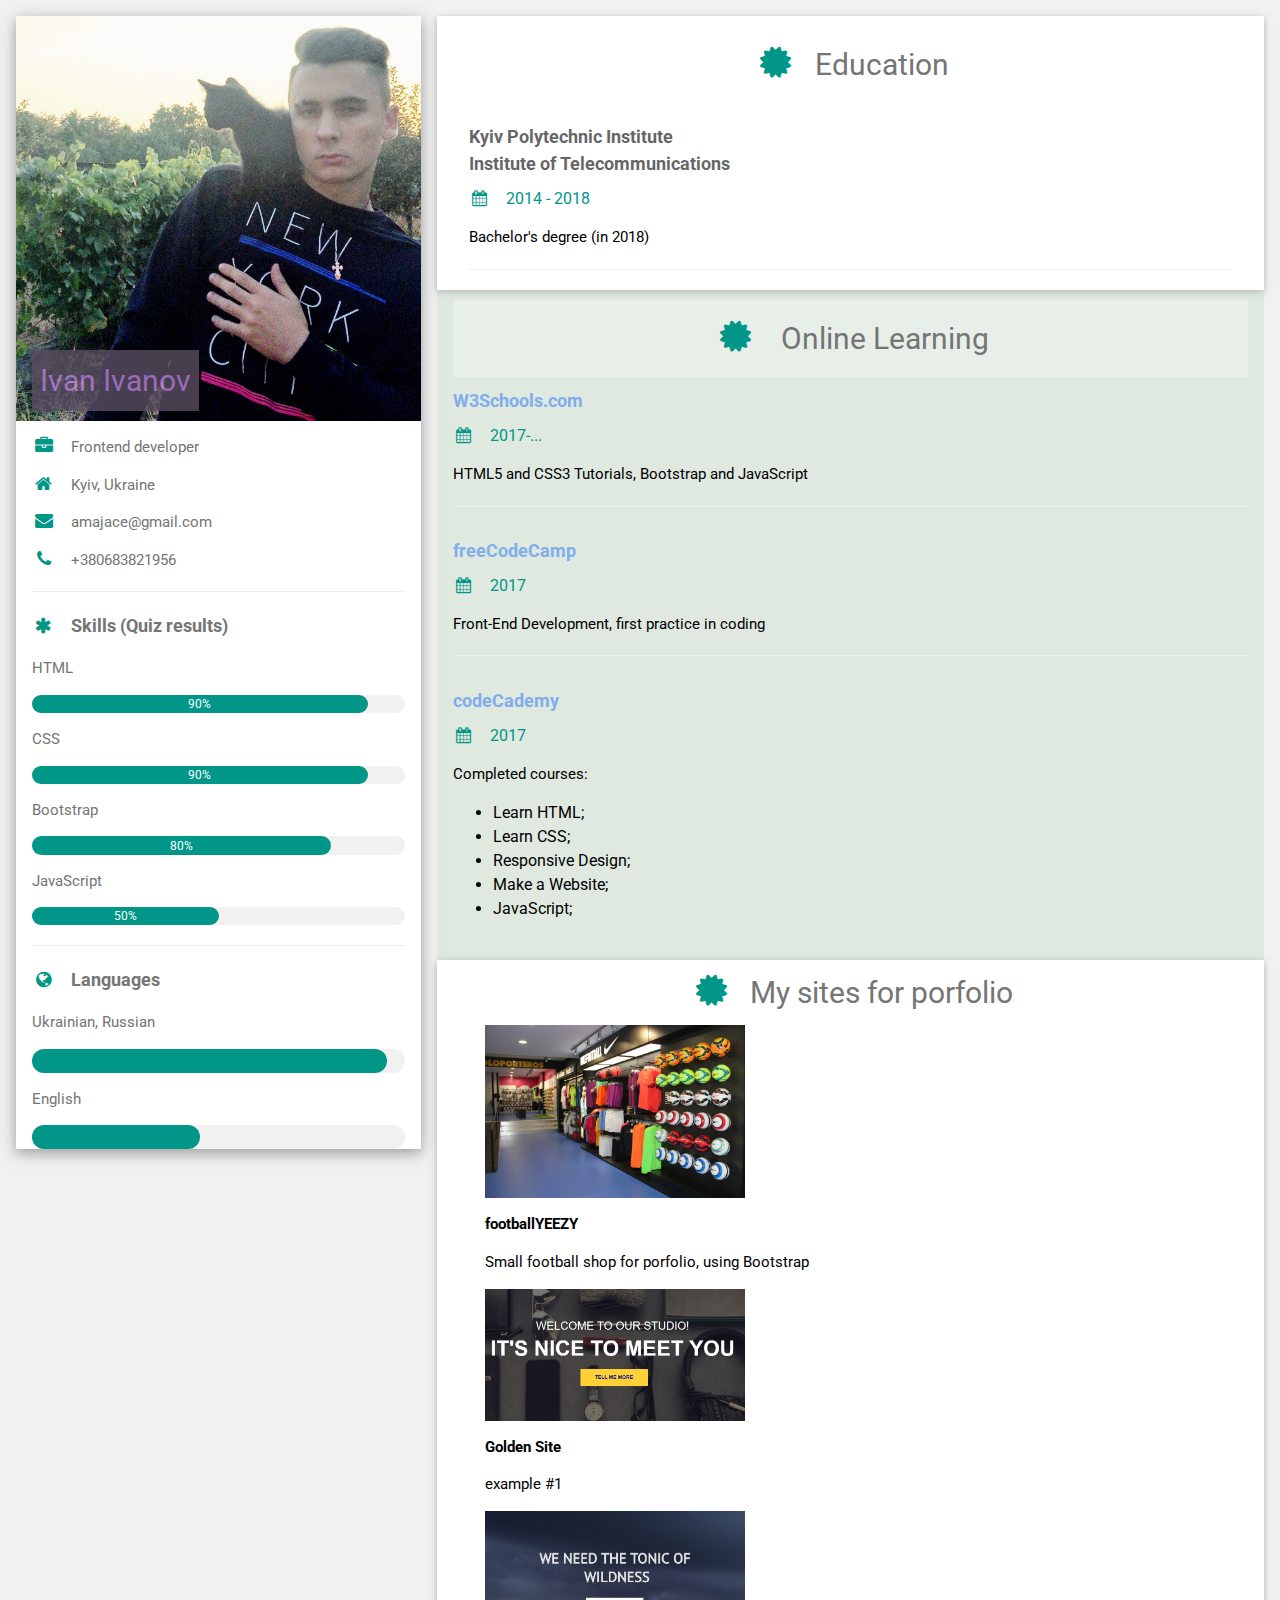
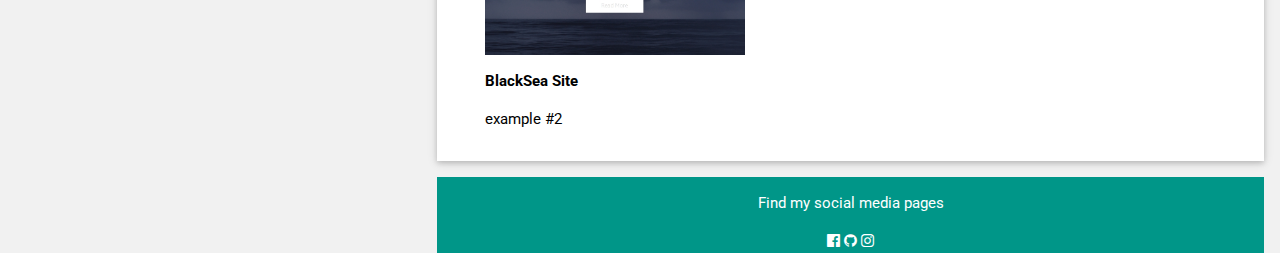
==== index.html @ 0de0e24a "init commit" ====
<!DOCTYPE html>
<html>
<title>Ivan Ivanov portfolio</title>
<meta charset="UTF-8">
<meta name="viewport" content="width=device-width, initial-scale=1">
<link rel="stylesheet" href="https://www.w3schools.com/w3css/4/w3.css">
<link rel='stylesheet' href='https://fonts.googleapis.com/css?family=Roboto'>
<link rel="stylesheet" href="https://cdnjs.cloudflare.com/ajax/libs/font-awesome/4.7.0/css/font-awesome.min.css">
<link rel="stylesheet" href="style.css" type="text/css">

<body class="w3-light-grey">
	<div class="w3-content w3-margin-top" style="max-width:1400px;">
		<div class="w3-row-padding">
			<div class="w3-third">

				<div class="w3-white w3-text-grey w3-card-4">
					<div class="w3-display-container">
						<img src="img/iii.png" alt="Avatar">
						<div class="w3-display-bottomleft w3-container w3-text-black">
							<h2 class="graf">Ivan Ivanov</h2>
						</div>
					</div>
					<div class="w3-container">
						<p><i class="fa fa-briefcase fa-fw w3-margin-right w3-large w3-text-teal"></i>Frontend developer</p>
						<p><i class="fa fa-home fa-fw w3-margin-right w3-large w3-text-teal"></i>Kyiv, Ukraine</p>
						<p><i class="fa fa-envelope fa-fw w3-margin-right w3-large w3-text-teal"></i>amajace@gmail.com</p>
						<p><i class="fa fa-phone fa-fw w3-margin-right w3-large w3-text-teal"></i>+380683821956</p>
						<hr>

						<p class="w3-large"><b><i class="fa fa-asterisk fa-fw w3-margin-right w3-text-teal"></i>Skills (Quiz results)</b></p>
						<p>HTML</p>
						<div class="w3-light-grey w3-round-xlarge w3-small">
							<div class="w3-container w3-center w3-round-xlarge w3-teal" style="width:90%">90%</div>
						</div>
						<p>CSS</p>
						<div class="w3-light-grey w3-round-xlarge w3-small">
							<div class="w3-container w3-center w3-round-xlarge w3-teal" style="width:90%">
								<div class="w3-center w3-text-white">90%</div>
							</div>
						</div>
						<p>Bootstrap</p>
						<div class="w3-light-grey w3-round-xlarge w3-small">
							<div class="w3-container w3-center w3-round-xlarge w3-teal" style="width:80%">80%</div>
						</div>
						<p>JavaScript</p>
						<div class="w3-light-grey w3-round-xlarge w3-small">
							<div class="w3-container w3-center w3-round-xlarge w3-teal" style="width:50%">50%</div>
						</div>
						<hr>
						<p class="w3-large w3-text-theme"><b><i class="fa fa-globe fa-fw w3-margin-right w3-text-teal"></i>Languages</b></p>
						<p>Ukrainian, Russian</p>
						<div class="w3-light-grey w3-round-xlarge">
							<div class="w3-round-xlarge w3-teal" style="height:24px;width:95%"></div>
						</div>
						<p>English</p>
						<div class="w3-light-grey w3-round-xlarge">
							<div class="w3-round-xlarge w3-teal" style="height:24px;width:45%"></div>
						</div>
					</div>
				</div><br>
			</div>

			<div class="w3-twothird">
				<div class="edu">
					<div class="w3-container w3-card-2 w3-white ">
						<h2 class="w3-text-grey w3-padding-16"><i class="fa fa-certificate fa-fw w3-margin-right w3-xxlarge w3-text-teal"></i>Education</h2>
						<div class="w3-container">
							<h5 class="w3-opacity"><b>Kyiv Polytechnic Institute <br> Institute of Telecommunications</b></h5>
							<h6 class="w3-text-teal"><i class="fa fa-calendar fa-fw w3-margin-right"></i>2014 - 2018</h6>
							<p>Bachelor's degree (in 2018)</p>
							<hr>
						</div>
					</div>


					<div class="online">
						<div class="w3-container">
							<h2 class="w3-text-grey w3-padding-16"><i class="fa fa-certificate fa-fw w3-margin-right w3-xxlarge w3-text-teal"></i> Online Learning </h2>
							<h5 class="w3-opacity"><b>W3Schools.com</b></h5>
							<h6 class="w3-text-teal"><i class="fa fa-calendar fa-fw w3-margin-right"></i>2017-...</h6>
							<p> HTML5 and CSS3 Tutorials, Bootstrap and JavaScript</p>
							<hr>
						</div>
						<div class="w3-container">
							<h5 class="w3-opacity"><b>freeCodeCamp</b></h5>
							<h6 class="w3-text-teal"><i class="fa fa-calendar fa-fw w3-margin-right"></i>2017</h6>
							<p>Front-End Development, first practice in coding</p>
							<hr>
						</div>

						<div class="w3-container">
							<h5 class="w3-opacity"><b>codeCademy</b></h5>
							<h6 class="w3-text-teal"><i class="fa fa-calendar fa-fw w3-margin-right"></i>2017</h6>
							<p>Completed courses: </p>
							<ul>
								<li>Learn HTML;</li>
								<li>Learn CSS;</li>
								<li>Responsive Design;</li>
								<li>Make a Website;</li>
								<li>JavaScript;</li>
							</ul><br>
						</div>

					</div>
				</div>
				<div class="exams">
					<div class="w3-container w3-card-2 w3-white">
						<h2 class="w3-text-grey w3-padding-18"><i class="fa fa-certificate fa-fw w3-margin-right w3-xxlarge w3-text-teal"></i>My sites for porfolio</h2>
						<div class="w3-row-padding">
							<div class="w3-third w3-container w3-margin-bottom">
								<div class="w3-container w3-white">
									<a href="feezy_site/index.html" target="_blank"> <img src="img/feezy.jpg" class="imgportfolio" alt="feezy logo"> </a>
									<p><b>  <a href="feezy_site/index.html" target="_blank" class="hoverpf" > footballYEEZY </a></b></p>
									<p>Small football shop for porfolio, using Bootstrap </p>
								</div>
								<div class="w3-container w3-white">
									<a href="golden_site/index.html" target="_blank"><img src="img/golden.jpg" class="impgportfolio" alt="golden logo"> </a>
									<p><b>  <a href="golden_site/index.html" target="_blank" class="hoverpf"> Golden Site</a></b></p>
									<p> example #1 </p>
								</div>
								<div class="w3-container w3-white">
									<a href="blacksea_site/index.html" target="_blank"><img src="img/blacksea.jpg" class="imgportfolio" alt="blacksea logo"> </a>
									<p><b>  <a href="blacksea_site/index.html" target="_blank" class="hoverpf"> BlackSea Site</a></b></p>
									<p> example #2 </p>
								</div>
							</div>
						</div>
					</div>
				</div>
				<footer class="w3-container w3-teal w3-center w3-margin-top">
					<p>Find my social media pages</p>
					<section>
						<a href="https://www.facebook.com/stormiogod" target="_blank"><i class="fa fa-facebook-official w3-hover-opacity"></i></a>
						<a href="https://github.com/amajace" target="_blank"><i class="fa fa-github w3-hover-opacity"></i></a>
						<a href="https://www.instagram.com/amajace" target="_blank"><i class="fa fa-instagram w3-hoper-opacity"></i></a>
					</section>
				</footer>
</body>
</html>
---- style.css ----
html,
body,
h1,
h2,
h3,
h4,
h5,
h6 {
	font-family: "Roboto", sans-serif;
}

h2 {
	color: #c085e5;
	background-color: rgba(255, 255, 255, 0.3);
	text-align: center;
}

.w3-container,
.w3-white img {
	width: 100%;
}

.exams img {
	height: auto;
	max-width: 260px;
}

.graf {
	display: inline-block;
	padding: 8px;
	background-color: #594e60;
	opacity: 0.8;
	float: left;
	height: auto;
	width: auto;
}
.online {
background: rgba(182, 214, 186, 0.3);

}
.online h5{
color: #4286f4;
}
.online ul {
font-size: 16px;
}
.edu {
background-color: color: rgb(208, 242, 203);
}
.imgportfolio {
height: 150px;
widows: 100%;
}
.hoverpf {
	text-decoration: none;
}
.hoverpf:hover {
	color: (109, 209, 95);
background-color: rgba(99, 43, 196, 0.9);
}
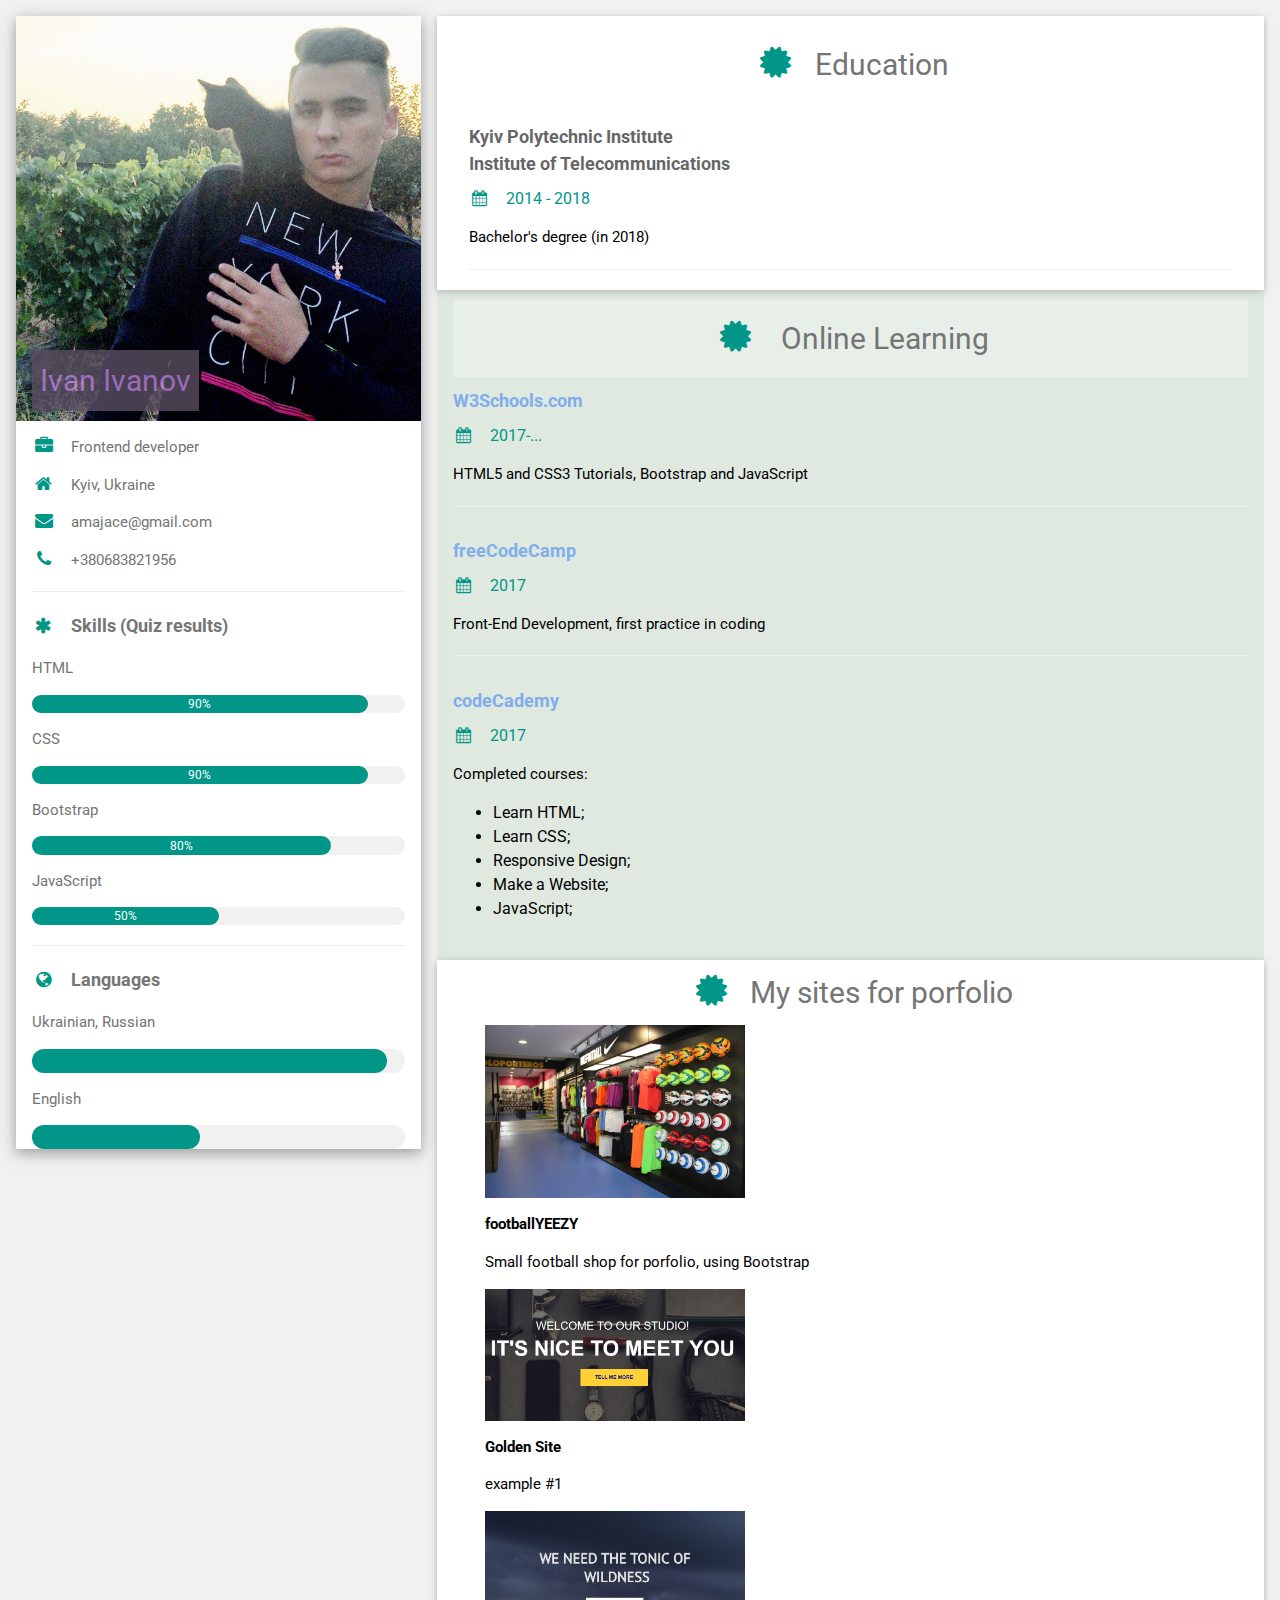
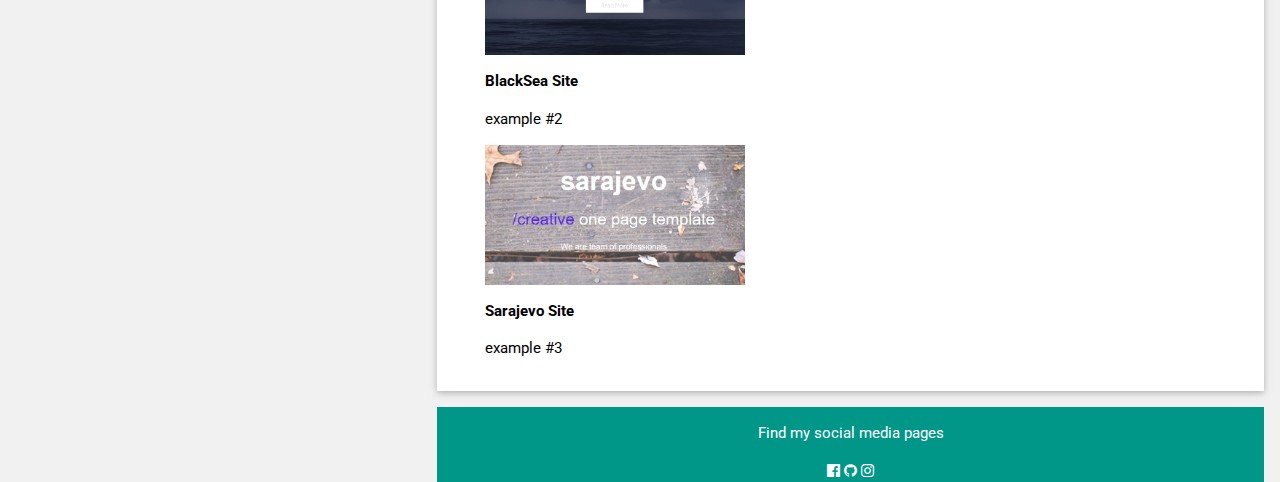
==== commit 9b594a1f: "asd" ====
--- a/index.html
+++ b/index.html
@@ -123,6 +123,11 @@
 									<p><b>  <a href="blacksea_site/index.html" target="_blank" class="hoverpf"> BlackSea Site</a></b></p>
 									<p> example #2 </p>
 								</div>
+								<div class="w3-container w3-white">
+									<a href="sarajevo_site/index.html" target="_blank"><img src="img/sarajevo.jpg" class="imgportfolio" alt="sarajevo logo"> </a>
+									<p><b>  <a href="sarajevo_site/index.html" target="_blank" class="hoverpf"> Sarajevo Site</a></b></p>
+									<p> example #3 </p>
+								</div>
 							</div>
 						</div>
 					</div>
@@ -136,4 +141,5 @@
 					</section>
 				</footer>
 </body>
+
 </html>
--- a/style.css
+++ b/style.css
@@ -34,27 +34,34 @@
 	height: auto;
 	width: auto;
 }
+
 .online {
-background: rgba(182, 214, 186, 0.3);
+	background: rgba(182, 214, 186, 0.3);
 
 }
-.online h5{
-color: #4286f4;
+
+.online h5 {
+	color: #4286f4;
 }
+
 .online ul {
-font-size: 16px;
+	font-size: 16px;
 }
+
 .edu {
-background-color: color: rgb(208, 242, 203);
+	background-color: color: rgb(208, 242, 203);
 }
+
 .imgportfolio {
-height: 150px;
-widows: 100%;
+	height: 150px;
+	widows: 100%;
 }
+
 .hoverpf {
 	text-decoration: none;
 }
+
 .hoverpf:hover {
 	color: (109, 209, 95);
-background-color: rgba(99, 43, 196, 0.9);
-}+	background-color: rgba(99, 43, 196, 0.9);
+}
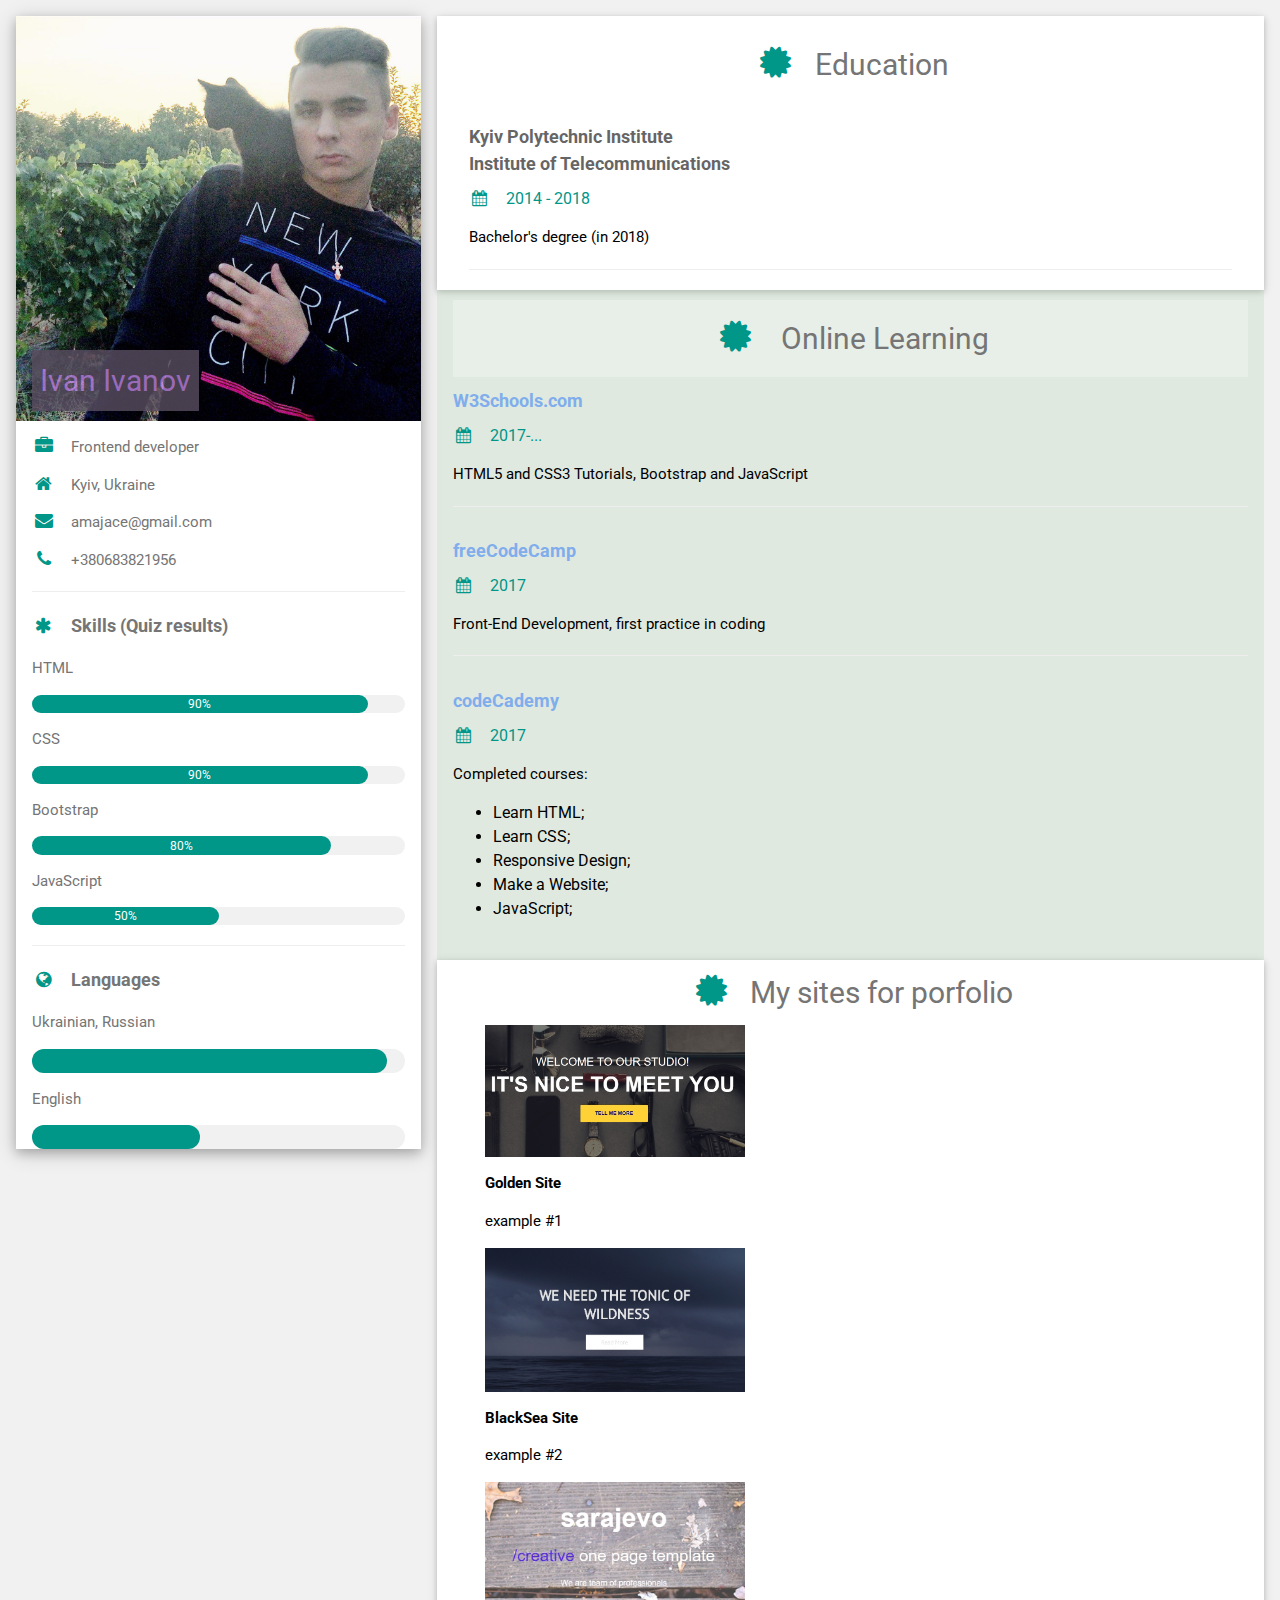
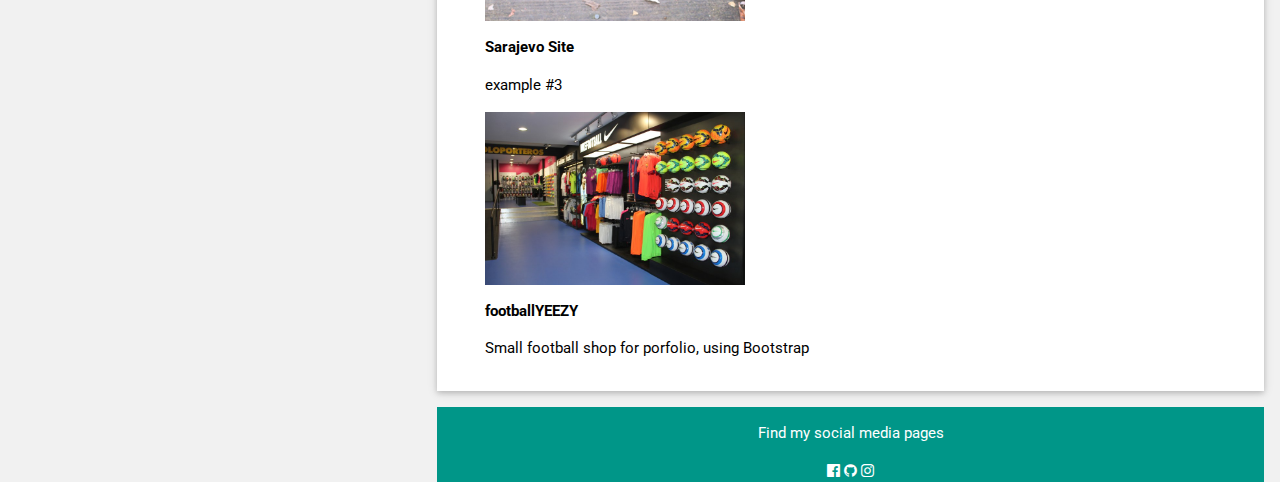
==== commit bfb7192e: "asd" ====
--- a/index.html
+++ b/index.html
@@ -108,11 +108,7 @@
 						<h2 class="w3-text-grey w3-padding-18"><i class="fa fa-certificate fa-fw w3-margin-right w3-xxlarge w3-text-teal"></i>My sites for porfolio</h2>
 						<div class="w3-row-padding">
 							<div class="w3-third w3-container w3-margin-bottom">
-								<div class="w3-container w3-white">
-									<a href="feezy_site/index.html" target="_blank"> <img src="img/feezy.jpg" class="imgportfolio" alt="feezy logo"> </a>
-									<p><b>  <a href="feezy_site/index.html" target="_blank" class="hoverpf" > footballYEEZY </a></b></p>
-									<p>Small football shop for porfolio, using Bootstrap </p>
-								</div>
+
 								<div class="w3-container w3-white">
 									<a href="golden_site/index.html" target="_blank"><img src="img/golden.jpg" class="impgportfolio" alt="golden logo"> </a>
 									<p><b>  <a href="golden_site/index.html" target="_blank" class="hoverpf"> Golden Site</a></b></p>
@@ -127,6 +123,11 @@
 									<a href="sarajevo_site/index.html" target="_blank"><img src="img/sarajevo.jpg" class="imgportfolio" alt="sarajevo logo"> </a>
 									<p><b>  <a href="sarajevo_site/index.html" target="_blank" class="hoverpf"> Sarajevo Site</a></b></p>
 									<p> example #3 </p>
+								</div>
+								<div class="w3-container w3-white">
+									<a href="feezy_site/index.html" target="_blank"> <img src="img/feezy.jpg" class="imgportfolio" alt="feezy logo"> </a>
+									<p><b>  <a href="feezy_site/index.html" target="_blank" class="hoverpf" > footballYEEZY </a></b></p>
+									<p>Small football shop for porfolio, using Bootstrap </p>
 								</div>
 							</div>
 						</div>
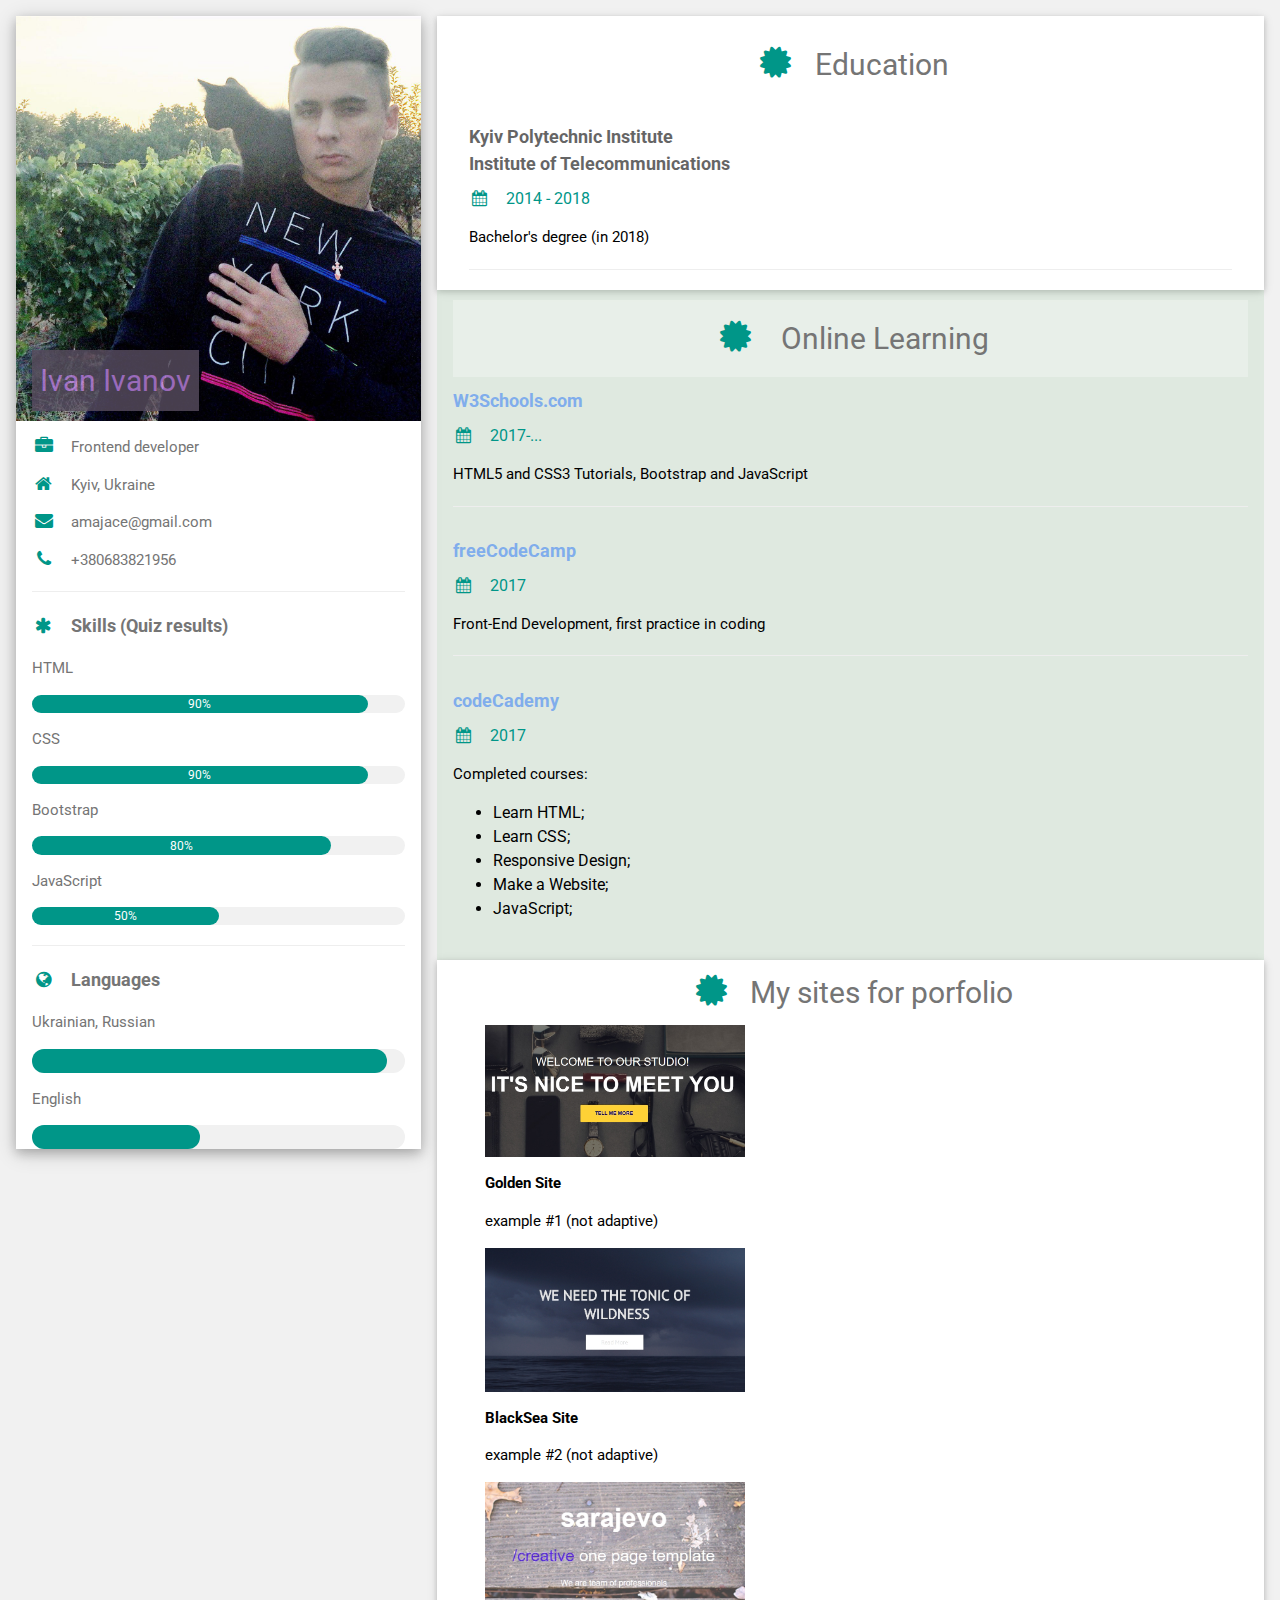
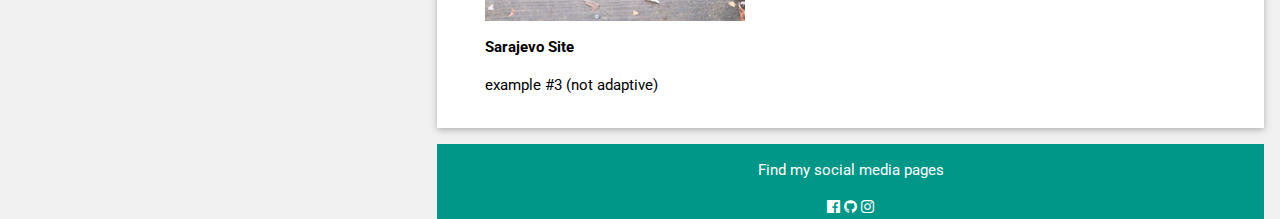
==== commit 8c1c9d1b: "rerun v2" ====
--- a/index.html
+++ b/index.html
@@ -112,22 +112,17 @@
 								<div class="w3-container w3-white">
 									<a href="golden_site/index.html" target="_blank"><img src="img/golden.jpg" class="impgportfolio" alt="golden logo"> </a>
 									<p><b>  <a href="golden_site/index.html" target="_blank" class="hoverpf"> Golden Site</a></b></p>
-									<p> example #1 </p>
+									<p> example #1 (not adaptive)</p>
 								</div>
 								<div class="w3-container w3-white">
 									<a href="blacksea_site/index.html" target="_blank"><img src="img/blacksea.jpg" class="imgportfolio" alt="blacksea logo"> </a>
 									<p><b>  <a href="blacksea_site/index.html" target="_blank" class="hoverpf"> BlackSea Site</a></b></p>
-									<p> example #2 </p>
+									<p> example #2 (not adaptive)</p>
 								</div>
 								<div class="w3-container w3-white">
 									<a href="sarajevo_site/index.html" target="_blank"><img src="img/sarajevo.jpg" class="imgportfolio" alt="sarajevo logo"> </a>
 									<p><b>  <a href="sarajevo_site/index.html" target="_blank" class="hoverpf"> Sarajevo Site</a></b></p>
-									<p> example #3 </p>
-								</div>
-								<div class="w3-container w3-white">
-									<a href="feezy_site/index.html" target="_blank"> <img src="img/feezy.jpg" class="imgportfolio" alt="feezy logo"> </a>
-									<p><b>  <a href="feezy_site/index.html" target="_blank" class="hoverpf" > footballYEEZY </a></b></p>
-									<p>Small football shop for porfolio, using Bootstrap </p>
+									<p> example #3 (not adaptive)</p>
 								</div>
 							</div>
 						</div>
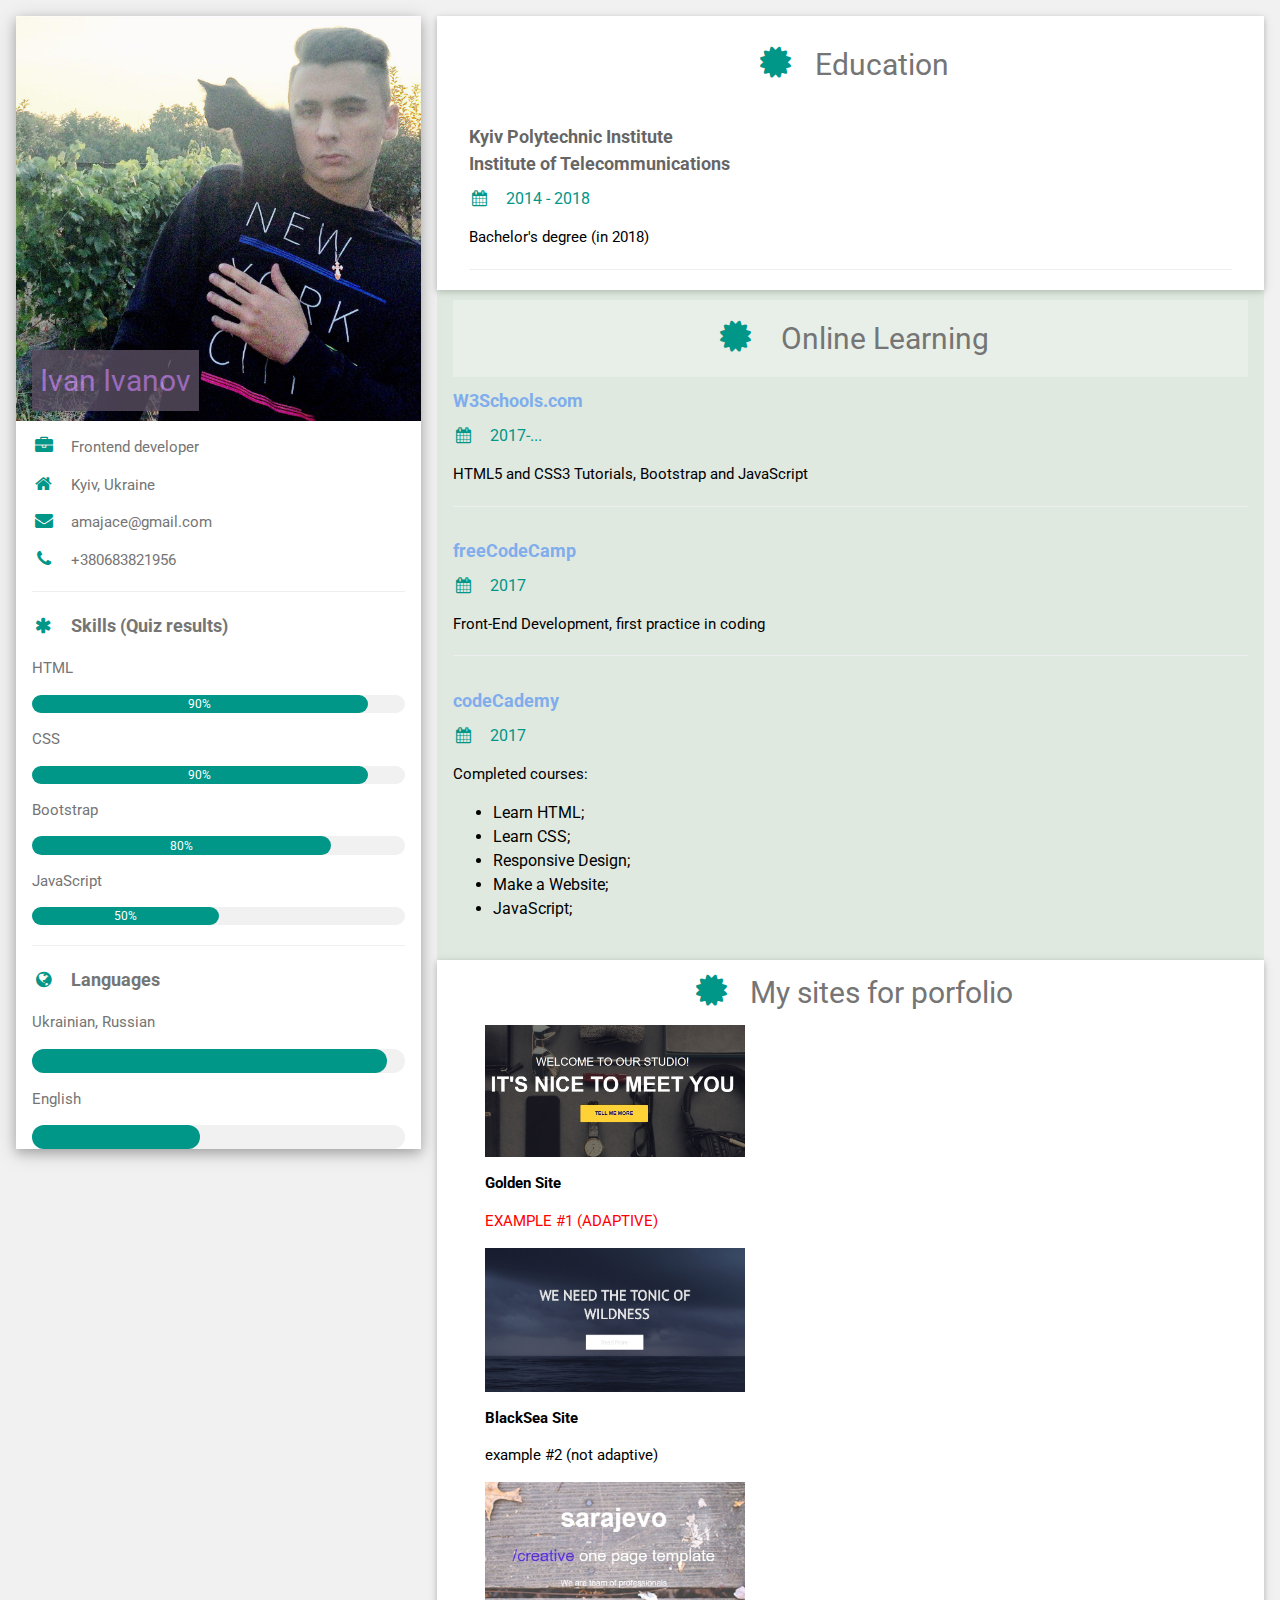
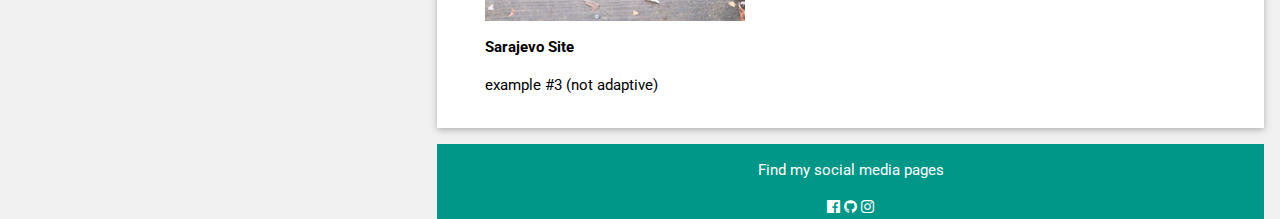
==== commit 84e83bcc: "end)" ====
--- a/index.html
+++ b/index.html
@@ -112,7 +112,7 @@
 								<div class="w3-container w3-white">
 									<a href="golden_site/index.html" target="_blank"><img src="img/golden.jpg" class="impgportfolio" alt="golden logo"> </a>
 									<p><b>  <a href="golden_site/index.html" target="_blank" class="hoverpf"> Golden Site</a></b></p>
-									<p> example #1 (not adaptive)</p>
+									<p style="color:red; text-transform: uppercase;"> example #1 (adaptive)</p>
 								</div>
 								<div class="w3-container w3-white">
 									<a href="blacksea_site/index.html" target="_blank"><img src="img/blacksea.jpg" class="imgportfolio" alt="blacksea logo"> </a>
